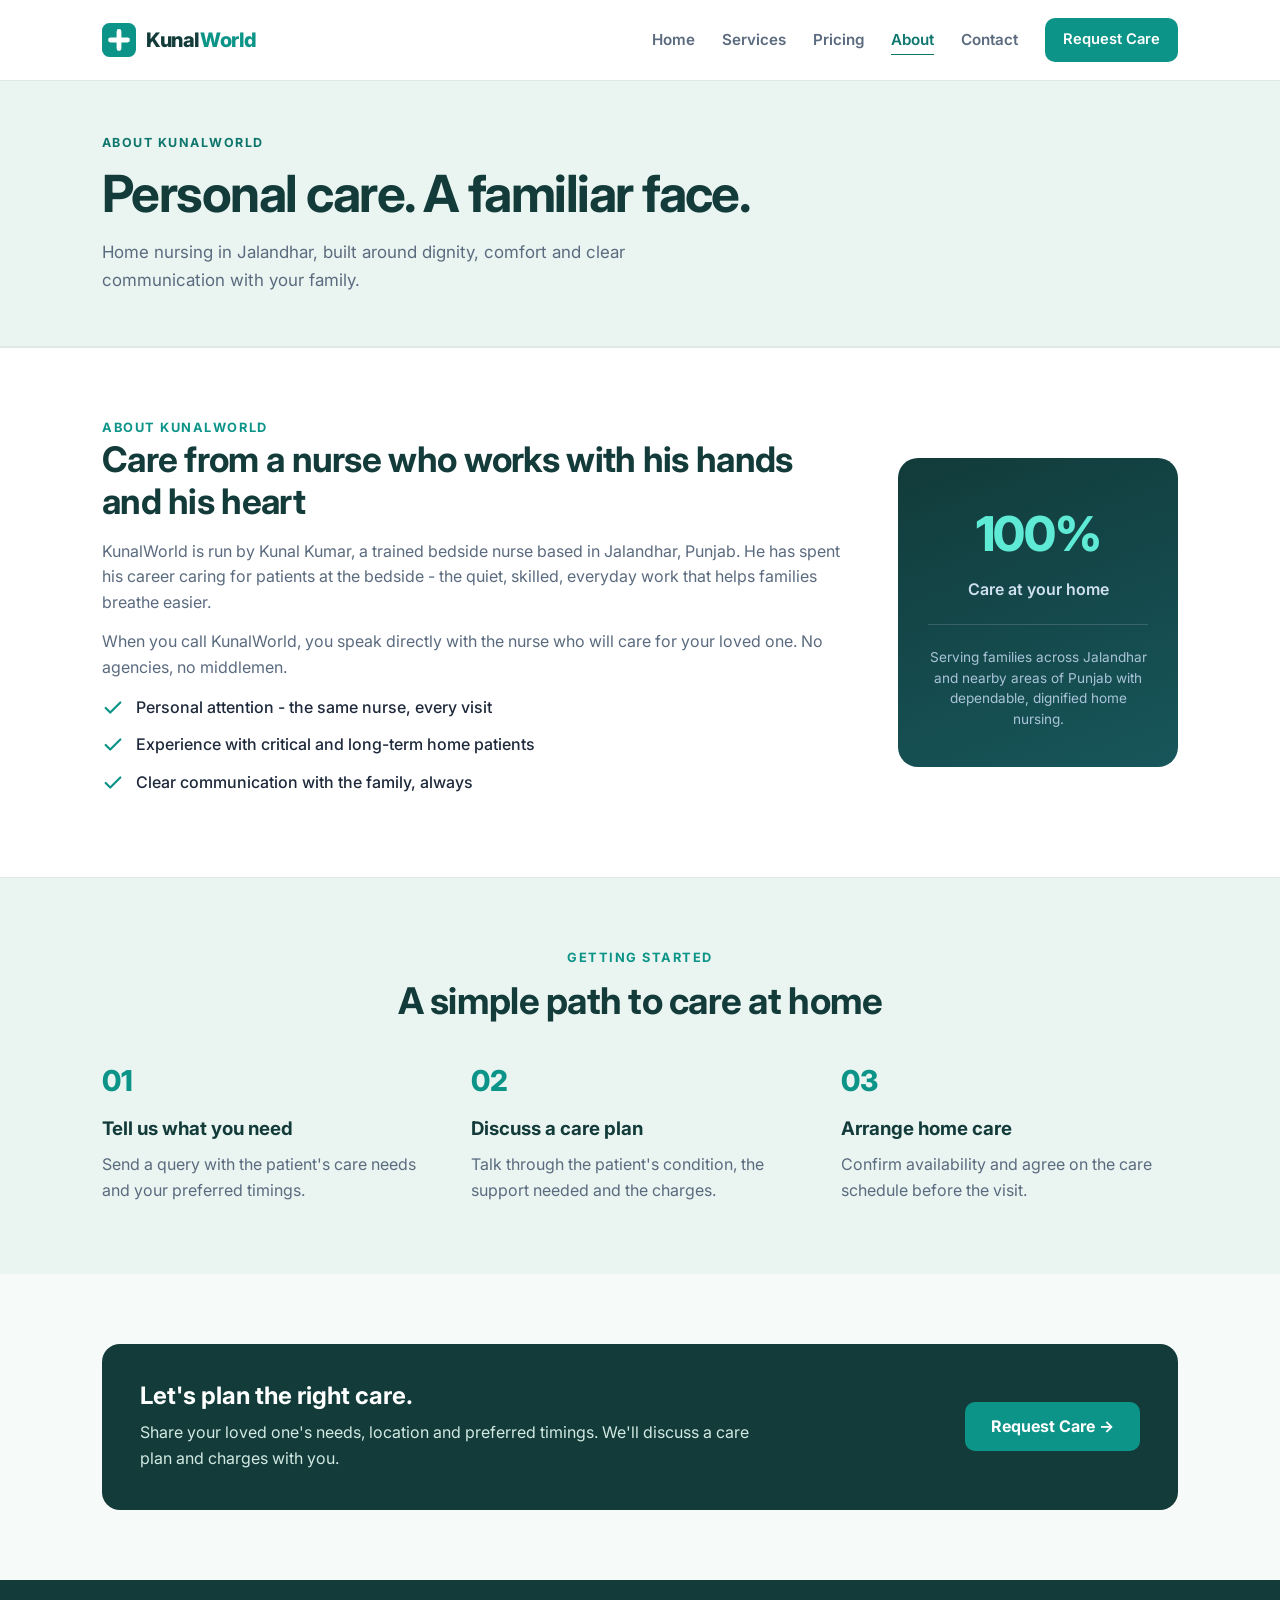
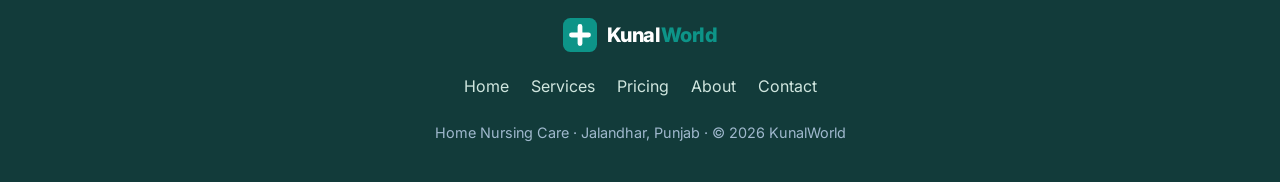
==== about.html @ 19720f8c "Create about.html" ====
<!DOCTYPE html>
<html lang="en">
<head>
<meta charset="UTF-8">
<meta name="viewport" content="width=device-width, initial-scale=1.0">
<title>About | KunalWorld Home Nursing</title>
<meta name="description" content="KunalWorld - professional home nursing care in Jalandhar, Punjab. Bed-ridden patient care, tracheostomy care, colostomy bag change and basic patient care at your home.">
<link rel="icon" href="data:image/svg+xml,%3Csvg xmlns='http://www.w3.org/2000/svg' viewBox='0 0 64 64'%3E%3Crect width='64' height='64' rx='14' fill='%230d9488'/%3E%3Cpath d='M32 16v32M16 32h32' stroke='white' stroke-width='9' stroke-linecap='round'/%3E%3C/svg%3E">
<link rel="preconnect" href="https://fonts.googleapis.com">
<link rel="preconnect" href="https://fonts.gstatic.com" crossorigin>
<link href="https://fonts.googleapis.com/css2?family=Inter:wght@400;500;600;700;800&display=swap" rel="stylesheet">
<link rel="stylesheet" href="styles.css"><script src="app.js" defer></script></head><body><a class="skip" href="#main">Skip to content</a><header><div class="wrap nav"><a class="brand" href="index.html">
      <svg viewBox="0 0 64 64"><rect width="64" height="64" rx="14" fill="#0d9488"/><path d="M32 16v32M16 32h32" stroke="white" stroke-width="9" stroke-linecap="round"/></svg>
      <span>Kunal<em>World</em></span>
    </a><button class="menu-toggle" id="menu-toggle" aria-controls="primary-nav" aria-expanded="false">Menu</button><nav id="primary-nav" class="nav-links" aria-label="Main navigation"><a href="index.html">Home</a><a href="services.html">Services</a><a href="pricing.html">Pricing</a><a href="about.html" aria-current="page">About</a><a href="contact.html">Contact</a><a class="btn sm" href="contact.html#query-form">Request Care</a></nav></div></header><main id="main"><section class="page-intro"><div class="wrap"><div class="tag">About KunalWorld</div><h1>Personal care. A familiar face.</h1><p>Home nursing in Jalandhar, built around dignity, comfort and clear communication with your family.</p></div></section><section class="about" id="about">
  <div class="wrap about-flex">
    <div class="about-text">
      <div class="tag" style="color:var(--teal);font-weight:700;text-transform:uppercase;letter-spacing:.12em;font-size:.8rem">About KunalWorld</div>
      <h2>Care from a nurse who works with his hands and his heart</h2>
      <p>KunalWorld is run by Kunal Kumar, a trained bedside nurse based in Jalandhar, Punjab. He has spent his career caring for patients at the bedside - the quiet, skilled, everyday work that helps families breathe easier.</p>
      <p>When you call KunalWorld, you speak directly with the nurse who will care for your loved one. No agencies, no middlemen.</p>
      <ul class="points">
        <li><svg viewBox="0 0 24 24"><path d="M20 6L9 17l-5-5"/></svg>Personal attention - the same nurse, every visit</li>
        <li><svg viewBox="0 0 24 24"><path d="M20 6L9 17l-5-5"/></svg>Experience with critical and long-term home patients</li>
        <li><svg viewBox="0 0 24 24"><path d="M20 6L9 17l-5-5"/></svg>Clear communication with the family, always</li>
      </ul>
    </div>
    <div class="about-badge">
      <div class="big">100%</div>
      <div class="lbl">Care at your home</div>
      <hr>
      <small>Serving families across Jalandhar and nearby areas of Punjab with dependable, dignified home nursing.</small>
    </div>
  </div>
</section><section class="soft"><div class="wrap"><div class="sec-head"><div class="tag">Getting started</div><h2>A simple path to care at home</h2></div><div class="steps"><div><div class="step-num">01</div><h3>Tell us what you need</h3><p>Send a query with the patient's care needs and your preferred timings.</p></div><div><div class="step-num">02</div><h3>Discuss a care plan</h3><p>Talk through the patient's condition, the support needed and the charges.</p></div><div><div class="step-num">03</div><h3>Arrange home care</h3><p>Confirm availability and agree on the care schedule before the visit.</p></div></div></div></section><section><div class="wrap"><div class="cta-panel"><div><h2>Let's plan the right care.</h2><p>Share your loved one's needs, location and preferred timings. We'll discuss a care plan and charges with you.</p></div><a class="btn" href="contact.html#query-form">Request Care &rarr;</a></div></div></section></main><footer><div class="wrap"><a class="brand" href="index.html">
      <svg viewBox="0 0 64 64"><rect width="64" height="64" rx="14" fill="#0d9488"/><path d="M32 16v32M16 32h32" stroke="white" stroke-width="9" stroke-linecap="round"/></svg>
      <span>Kunal<em>World</em></span>
    </a><nav class="footer-links" aria-label="Footer navigation"><a href="index.html">Home</a><a href="services.html">Services</a><a href="pricing.html">Pricing</a><a href="about.html">About</a><a href="contact.html">Contact</a></nav><p>Home Nursing Care &middot; Jalandhar, Punjab &middot; &copy; 2026 KunalWorld</p></div></footer></body></html>
---- styles.css ----
:root{
    --teal:#0d9488; --teal-dark:#0f766e; --navy:#0f2a43; --navy-2:#16406b;
    --ink:#1e293b; --muted:#5b6b7f; --bg:#f6f9fb; --card:#ffffff; --line:#e3eaf2;
  }
  *{margin:0;padding:0;box-sizing:border-box}
  html{scroll-behavior:smooth}
  body{font-family:'Inter',system-ui,-apple-system,'Segoe UI',sans-serif;color:var(--ink);background:var(--bg);line-height:1.6}
  .wrap{max-width:1120px;margin:0 auto;padding:0 22px}
  h1,h2,h3{color:var(--navy);line-height:1.2}

  /* Nav */
  header{position:sticky;top:0;z-index:50;background:rgba(255,255,255,.92);backdrop-filter:blur(10px);border-bottom:1px solid var(--line)}
  .nav{display:flex;align-items:center;justify-content:space-between;height:66px}
  .brand{display:flex;align-items:center;gap:10px;text-decoration:none}
  .brand svg{width:34px;height:34px}
  .brand span{font-weight:800;font-size:1.25rem;color:var(--navy);letter-spacing:-.02em}
  .brand span em{font-style:normal;color:var(--teal)}
  .nav-links{display:flex;gap:26px;align-items:center}
  .nav-links a{color:var(--muted);text-decoration:none;font-weight:600;font-size:.95rem}
  .nav-links a:hover{color:var(--teal)}
  .nav-links a.btn{color:#fff}
  .nav-links a.btn:hover{color:#fff}
  .btn{display:inline-block;background:var(--teal);color:#fff;text-decoration:none;font-weight:700;padding:12px 26px;border-radius:10px;border:none;cursor:pointer;font-size:1rem;transition:.2s}
  .btn:hover{background:var(--teal-dark);transform:translateY(-1px)}
  .btn.ghost{background:#fff;color:var(--navy);border:1.5px solid var(--line)}
  .btn.ghost:hover{border-color:var(--teal);color:var(--teal)}
  .btn.sm{padding:9px 20px;font-size:.92rem}
  @media(max-width:760px){.nav-links a:not(.btn){display:none}}

  /* Hero */
  .hero{background:linear-gradient(135deg,var(--navy) 0%,var(--navy-2) 55%,#0e6f68 100%);color:#fff;padding:88px 0 96px;position:relative;overflow:hidden}
  .hero:after{content:'';position:absolute;right:-140px;top:-140px;width:460px;height:460px;border-radius:50%;background:rgba(13,148,136,.25)}
  .hero:before{content:'';position:absolute;left:-120px;bottom:-160px;width:380px;height:380px;border-radius:50%;background:rgba(255,255,255,.06)}
  .hero .wrap{position:relative;z-index:2}
  .hero .eyebrow{display:inline-block;background:rgba(255,255,255,.14);border:1px solid rgba(255,255,255,.25);color:#d7f3ef;font-weight:600;font-size:.85rem;padding:6px 14px;border-radius:999px;margin-bottom:20px}
  .hero h1{color:#fff;font-size:clamp(2rem,4.6vw,3.3rem);font-weight:800;letter-spacing:-.02em;max-width:760px}
  .hero h1 em{font-style:normal;color:#5eead4}
  .hero p{margin:20px 0 32px;font-size:1.12rem;color:#cfe0ee;max-width:640px}
  .hero-cta{display:flex;gap:14px;flex-wrap:wrap}
  .chips{display:flex;gap:12px;flex-wrap:wrap;margin-top:38px}
  .chip{display:flex;align-items:center;gap:8px;background:rgba(255,255,255,.1);border:1px solid rgba(255,255,255,.18);border-radius:999px;padding:8px 16px;font-size:.88rem;font-weight:600;color:#e6f4f1}
  .chip svg{width:15px;height:15px;stroke:#5eead4}

  section{padding:80px 0}
  .sec-head{text-align:center;max-width:680px;margin:0 auto 52px}
  .sec-head .tag{color:var(--teal);font-weight:700;text-transform:uppercase;letter-spacing:.12em;font-size:.8rem}
  .sec-head h2{font-size:clamp(1.6rem,3vw,2.3rem);margin:10px 0 12px;letter-spacing:-.02em}
  .sec-head p{color:var(--muted)}

  /* Services */
  .grid{display:grid;grid-template-columns:repeat(auto-fit,minmax(240px,1fr));gap:22px}
  .card{background:var(--card);border:1px solid var(--line);border-radius:16px;padding:30px 26px;transition:.25s;box-shadow:0 1px 3px rgba(15,42,67,.05)}
  .card:hover{transform:translateY(-4px);box-shadow:0 14px 34px rgba(15,42,67,.1);border-color:#cfe8e4}
  .icon{width:52px;height:52px;border-radius:13px;background:linear-gradient(135deg,#e6f7f4,#d3efec);display:flex;align-items:center;justify-content:center;margin-bottom:18px}
  .icon svg{width:26px;height:26px;stroke:var(--teal);fill:none;stroke-width:1.8;stroke-linecap:round;stroke-linejoin:round}
  .card h3{font-size:1.12rem;margin-bottom:10px}
  .card p{color:var(--muted);font-size:.95rem}

  /* About */
  .about{background:#fff;border-top:1px solid var(--line);border-bottom:1px solid var(--line)}
  .about-flex{display:flex;gap:54px;align-items:center;flex-wrap:wrap}
  .about-text{flex:1;min-width:290px}
  .about-text h2{font-size:clamp(1.6rem,3vw,2.2rem);margin-bottom:16px;letter-spacing:-.02em}
  .about-text p{color:var(--muted);margin-bottom:14px}
  .points{list-style:none;margin-top:8px}
  .points li{display:flex;gap:12px;margin-bottom:12px;color:var(--ink);font-weight:500}
  .points svg{flex:none;width:22px;height:22px;stroke:var(--teal);fill:none;stroke-width:2.4;stroke-linecap:round;stroke-linejoin:round;margin-top:2px}
  .about-badge{flex:0 0 300px;background:linear-gradient(160deg,var(--navy),var(--navy-2));border-radius:20px;padding:38px 30px;color:#fff;text-align:center}
  .about-badge .big{font-size:3rem;font-weight:800;color:#5eead4;letter-spacing:-.03em}
  .about-badge .lbl{color:#cfe0ee;font-weight:600;margin-top:4px}
  .about-badge hr{border:none;border-top:1px solid rgba(255,255,255,.15);margin:22px 0}
  .about-badge small{color:#a9c3d8;font-size:.85rem;line-height:1.5;display:block}

  /* Payment */
  .pay-card{max-width:640px;margin:0 auto;background:var(--card);border:1px solid var(--line);border-radius:18px;padding:36px;text-align:center;box-shadow:0 1px 3px rgba(15,42,67,.05)}
  .pay-card .coin{display:inline-flex;align-items:center;gap:9px;background:#ecfdf5;border:1px solid #bbf7d0;color:#047857;font-weight:700;padding:7px 16px;border-radius:999px;font-size:.9rem;margin-bottom:18px}
  .pay-grid{display:grid;grid-template-columns:repeat(auto-fit,minmax(290px,1fr));gap:22px;max-width:760px;margin:0 auto}
  .pay-grid .pay-card{margin:0}
  .qr-box{width:170px;height:170px;margin:20px auto;border:2px dashed #cbd8e4;border-radius:14px;display:flex;align-items:center;justify-content:center;color:#93a7bb;font-size:.85rem;font-weight:600;background:#fbfdfe;text-align:center}
  .qr-img{width:180px;height:180px;margin:16px auto 8px;border-radius:12px;border:1px solid var(--line);display:block}
  .addr-box{background:#f1f5f9;border:1px solid var(--line);border-radius:10px;padding:14px 16px;color:#8ba0b5;font-size:.92rem;font-weight:600;margin:6px auto 16px;max-width:420px;word-break:break-all}
  .upi-row{display:flex;gap:10px;justify-content:center;align-items:stretch;margin:6px auto 16px;max-width:420px}
  .upi-id{flex:1;background:#f1f5f9;border:1px solid var(--line);border-radius:10px;padding:13px 14px;font-weight:700;color:var(--navy);font-size:.95rem;word-break:break-all;display:flex;align-items:center;justify-content:center}
  .copy-btn{flex:none;background:#fff;border:1.5px solid var(--line);border-radius:10px;padding:0 16px;font:inherit;font-weight:700;font-size:.88rem;color:var(--teal);cursor:pointer;transition:.15s}
  .copy-btn:hover{border-color:var(--teal)}
  .pay-card p{color:var(--muted);font-size:.95rem}
  .pay-tag{display:inline-block;background:#eef4fb;border:1px solid #d7e6f5;color:var(--navy-2);font-weight:700;padding:7px 16px;border-radius:999px;font-size:.9rem;margin-bottom:18px}

  /* Contact */
  .contact{background:linear-gradient(180deg,#f6f9fb, #eef5f4)}
  .contact-flex{display:flex;gap:48px;flex-wrap:wrap;align-items:flex-start}
  .contact-info{flex:1;min-width:280px;padding-top:10px}
  .contact-info h2{font-size:clamp(1.6rem,3vw,2.2rem);margin-bottom:14px;letter-spacing:-.02em}
  .contact-info p{color:var(--muted);margin-bottom:22px}
  .contact-info ul{list-style:none}
  .contact-info li{display:flex;gap:12px;margin-bottom:14px;color:var(--ink);font-weight:500;align-items:center}
  .contact-info li svg{width:20px;height:20px;stroke:var(--teal);fill:none;stroke-width:2;stroke-linecap:round;stroke-linejoin:round}
  form{flex:1.2;min-width:300px;background:#fff;border:1px solid var(--line);border-radius:18px;padding:34px;box-shadow:0 6px 24px rgba(15,42,67,.06)}
  .fld{margin-bottom:18px}
  label{display:block;font-weight:600;font-size:.9rem;margin-bottom:7px;color:var(--navy)}
  label span{color:#e11d48}
  input,textarea{width:100%;padding:13px 15px;border:1.5px solid var(--line);border-radius:10px;font:inherit;font-size:.97rem;background:#fbfdfe;transition:.15s}
  input:focus,textarea:focus{outline:none;border-color:var(--teal);background:#fff;box-shadow:0 0 0 3px rgba(13,148,136,.12)}
  textarea{min-height:120px;resize:vertical}
  .hint{font-size:.8rem;color:#94a6b8;margin-top:5px}
  .err{color:#dc2626;font-size:.82rem;margin-top:5px;display:none}
  #form-status{margin-top:16px;padding:14px 16px;border-radius:10px;font-weight:600;font-size:.95rem;display:none}
  #form-status.ok{display:block;background:#ecfdf5;color:#047857;border:1px solid #bbf7d0}
  #form-status.bad{display:block;background:#fef2f2;color:#b91c1c;border:1px solid #fecaca}
  .hp{position:absolute;left:-9999px;opacity:0;height:0;width:0}

  footer{background:var(--navy);color:#9fb8cd;padding:38px 0;text-align:center}
  footer .brand span{color:#fff}
  footer p{margin-top:12px;font-size:.9rem}

:root{--bg:#f6faf9;--line:#dce9e6;--navy:#123b3a;--navy-2:#17565b}
body{font-size:16px}a{color:var(--teal-dark)}a:focus-visible,button:focus-visible{outline:3px solid #f2b664;outline-offset:5px}
.skip{position:fixed;top:-80px;left:15px;z-index:100;background:#fff;padding:12px}.skip:focus{top:8px}
.nav{height:80px}.nav-links{gap:27px}.nav-links a[aria-current=page]{color:var(--teal-dark);text-decoration:underline;text-underline-offset:9px}.menu-toggle{display:none}.nav-links .btn{padding:10px 18px}
.hero{padding:86px 0;background:linear-gradient(120deg,#123b3a,#17565b 70%,#167d71)}.hero h1{max-width:790px;font-size:clamp(2.4rem,4.8vw,3.8rem);line-height:1.13}.hero p{max-width:700px}
section{padding:70px 0}.page-intro{background:#eaf5f1;border-bottom:1px solid var(--line);padding:52px 0}.tag{font-size:.78rem;letter-spacing:.12em;font-weight:700;text-transform:uppercase;color:var(--teal-dark)}.page-intro h1{font-size:clamp(2.2rem,4vw,3.2rem);letter-spacing:-.03em;margin:10px 0 15px}.page-intro p{max-width:650px;color:var(--muted);font-size:1.06rem}.sec-head{margin-bottom:35px}.grid{grid-template-columns:repeat(2,minmax(0,1fr))}.card{padding:30px}.card-link{display:inline-block;margin-top:18px;font-weight:700;text-decoration:none}.section-bottom{text-align:center;margin-top:30px}.steps{display:grid;grid-template-columns:repeat(3,minmax(0,1fr));gap:32px}.step-num{color:var(--teal);font-weight:800;font-size:1.8rem;margin-bottom:14px}.steps h3{margin-bottom:12px}.steps p{color:var(--muted)}.soft{background:#eaf5f1}.cta-panel{display:flex;justify-content:space-between;align-items:center;gap:28px;padding:38px;border-radius:18px;background:#123b3a;color:#d2e9e2}.cta-panel h2{color:white;margin-bottom:10px}.cta-panel p{max-width:620px}.cta-panel .btn{flex:none}.price{font-size:1.65rem;font-weight:800;color:var(--teal-dark);margin:20px 0 6px}.price-note{font-size:.86rem;color:var(--muted);margin-bottom:22px}.notice{padding:22px 28px;background:#eaf5f1;border-left:3px solid var(--teal);border-radius:6px;margin-top:28px;color:var(--muted)}.faq{max-width:800px;margin:auto}details{background:white;border:1px solid var(--line);border-radius:12px;padding:20px 24px;margin:12px 0}summary{cursor:pointer;font-weight:700;color:var(--navy)}details p{color:var(--muted);padding-top:14px}.footer-links{display:flex;gap:22px;justify-content:center;flex-wrap:wrap;margin:22px 0}.footer-links a{color:#d0e6df;text-decoration:none}.contact-info,form,.about-text{min-width:0}.contact-flex form{scroll-margin-top:100px}.about-badge{flex-basis:280px}.pay-grid{max-width:920px;grid-template-columns:repeat(2,minmax(0,1fr))}.upi-row{flex-wrap:wrap}.upi-id{flex-basis:190px}.copy-btn{min-height:44px}.pay-card{padding:28px}.hint{color:#64778b}footer .brand{justify-content:center}.btn:disabled{opacity:.7;cursor:wait}.fade-in{animation:enter .6s ease-out both}@keyframes enter{from{opacity:0;transform:translateY(8px)}to{opacity:1;transform:translateY(0)}}
@media(max-width:760px){.wrap{padding:0 20px}.nav{height:70px}.menu-toggle{display:block;background:white;border:1px solid var(--line);border-radius:8px;padding:9px 14px;color:var(--navy);font:inherit;font-weight:600}.nav-links{display:none;position:absolute;top:70px;left:0;right:0;background:#fff;border-bottom:1px solid var(--line);padding:20px;box-shadow:0 12px 20px #123b3a10}.nav-links.open{display:flex;flex-direction:column;align-items:stretch;gap:20px}.nav-links a:not(.btn){display:block}.nav-links a{padding:4px 0}.nav-links a.btn{text-align:center}.hero{padding:55px 0}.hero h1{font-size:2.5rem}.hero p{font-size:1rem}.chips{gap:8px;margin-top:28px}.chip{font-size:.77rem;padding:7px 10px}.page-intro{padding:38px 0}.grid,.steps,.pay-grid{grid-template-columns:1fr}section{padding:44px 0}.card{padding:26px}.about-flex{gap:26px}.about-text{flex-basis:100%}.about-badge{flex-basis:100%}.cta-panel{padding:28px;align-items:flex-start;flex-direction:column}.contact-flex{gap:28px;display:block}.contact-info{margin-bottom:30px}form{padding:24px;width:100%}.pay-card{padding:26px 20px}.sec-head{text-align:left;margin-bottom:26px}.steps{gap:26px}}
@media(prefers-reduced-motion:reduce){*{animation:none!important;transition:none!important}html{scroll-behavior:auto}}
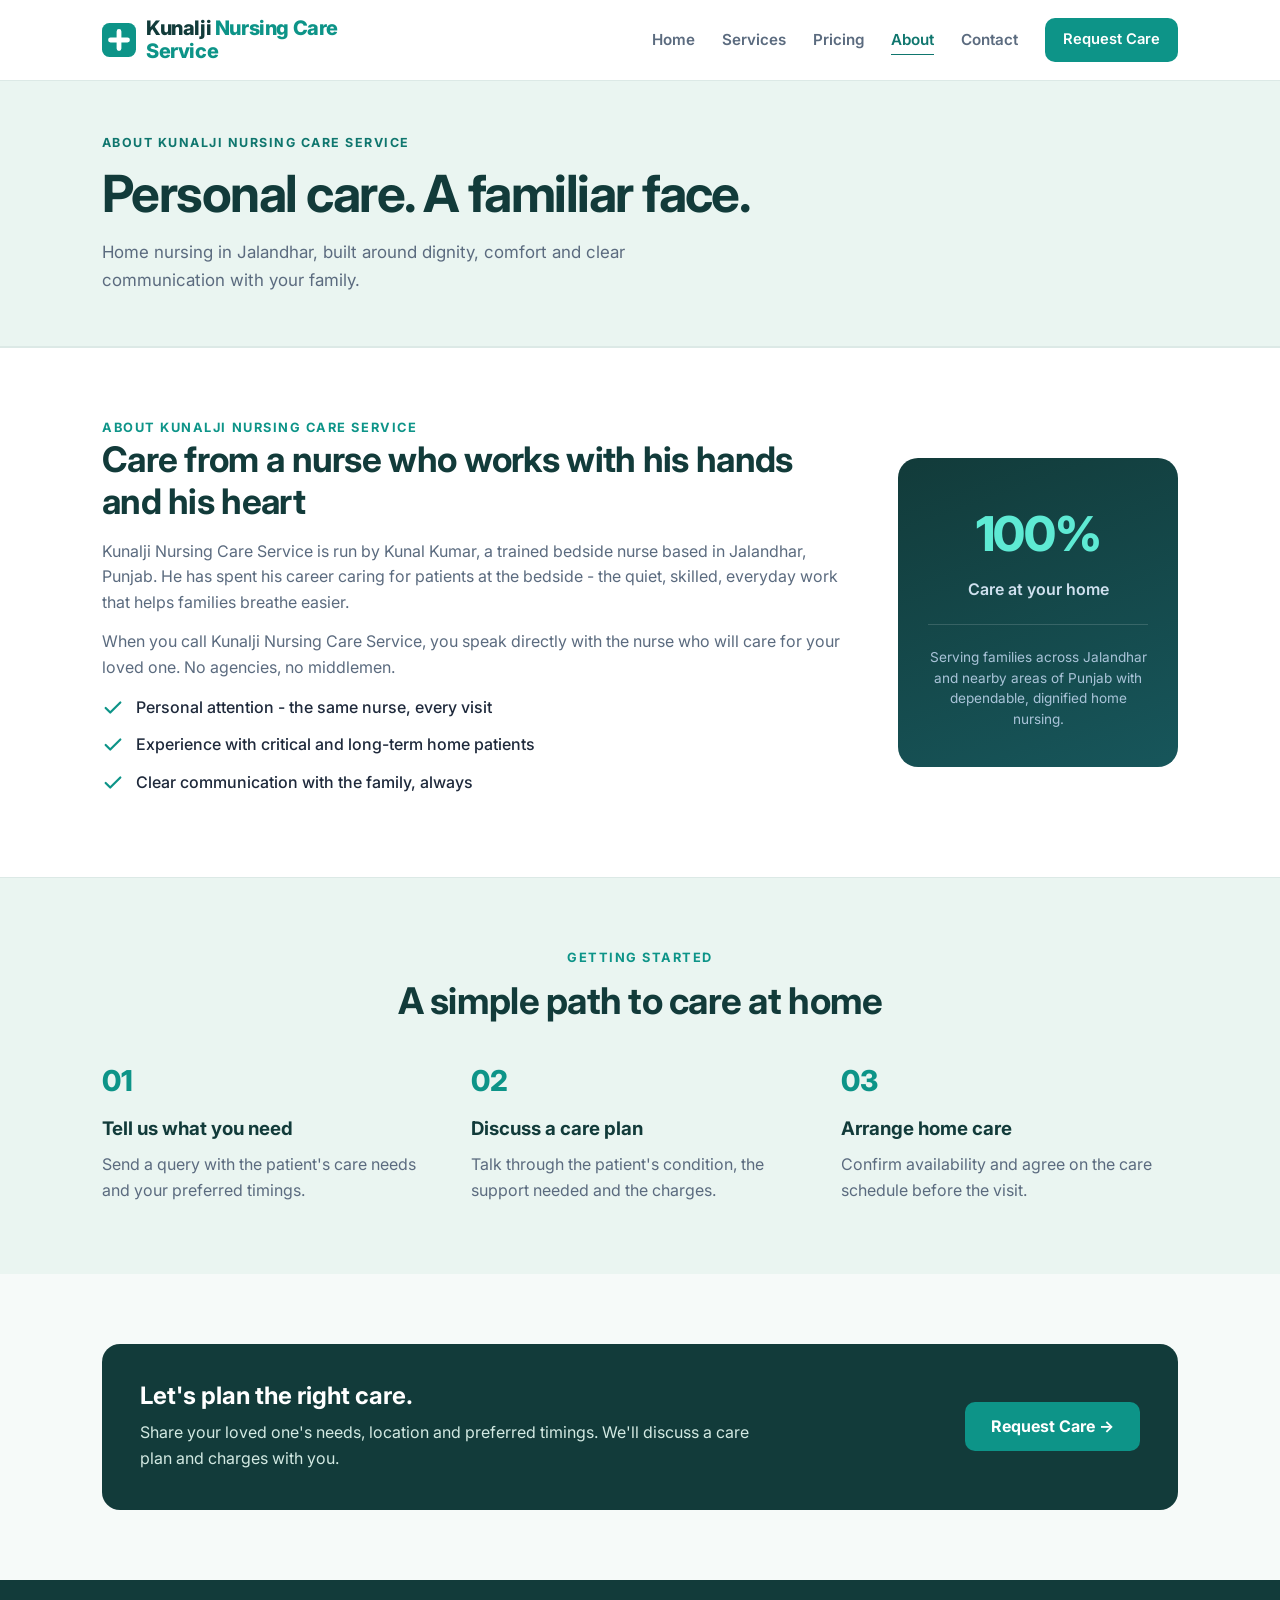
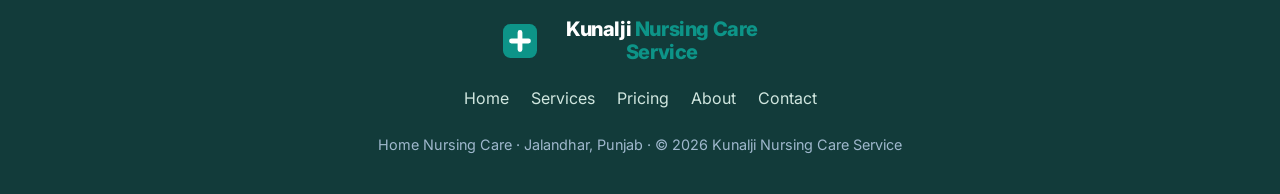
==== commit 949192ea: "Rebrand to Kunalji Nursing Care Service" ====
--- a/about.html
+++ b/about.html
@@ -3,22 +3,22 @@
 <head>
 <meta charset="UTF-8">
 <meta name="viewport" content="width=device-width, initial-scale=1.0">
-<title>About | KunalWorld Home Nursing</title>
-<meta name="description" content="KunalWorld - professional home nursing care in Jalandhar, Punjab. Bed-ridden patient care, tracheostomy care, colostomy bag change and basic patient care at your home.">
+<title>About | Kunalji Nursing Care Service</title>
+<meta name="description" content="Kunalji Nursing Care Service - professional home nursing care in Jalandhar, Punjab. Bed-ridden patient care, tracheostomy care, colostomy bag change and basic patient care at your home.">
 <link rel="icon" href="data:image/svg+xml,%3Csvg xmlns='http://www.w3.org/2000/svg' viewBox='0 0 64 64'%3E%3Crect width='64' height='64' rx='14' fill='%230d9488'/%3E%3Cpath d='M32 16v32M16 32h32' stroke='white' stroke-width='9' stroke-linecap='round'/%3E%3C/svg%3E">
 <link rel="preconnect" href="https://fonts.googleapis.com">
 <link rel="preconnect" href="https://fonts.gstatic.com" crossorigin>
 <link href="https://fonts.googleapis.com/css2?family=Inter:wght@400;500;600;700;800&display=swap" rel="stylesheet">
 <link rel="stylesheet" href="styles.css"><script src="app.js" defer></script></head><body><a class="skip" href="#main">Skip to content</a><header><div class="wrap nav"><a class="brand" href="index.html">
       <svg viewBox="0 0 64 64"><rect width="64" height="64" rx="14" fill="#0d9488"/><path d="M32 16v32M16 32h32" stroke="white" stroke-width="9" stroke-linecap="round"/></svg>
-      <span>Kunal<em>World</em></span>
-    </a><button class="menu-toggle" id="menu-toggle" aria-controls="primary-nav" aria-expanded="false">Menu</button><nav id="primary-nav" class="nav-links" aria-label="Main navigation"><a href="index.html">Home</a><a href="services.html">Services</a><a href="pricing.html">Pricing</a><a href="about.html" aria-current="page">About</a><a href="contact.html">Contact</a><a class="btn sm" href="contact.html#query-form">Request Care</a></nav></div></header><main id="main"><section class="page-intro"><div class="wrap"><div class="tag">About KunalWorld</div><h1>Personal care. A familiar face.</h1><p>Home nursing in Jalandhar, built around dignity, comfort and clear communication with your family.</p></div></section><section class="about" id="about">
+      <span>Kunalji <em>Nursing Care Service</em></span>
+    </a><button class="menu-toggle" id="menu-toggle" aria-controls="primary-nav" aria-expanded="false">Menu</button><nav id="primary-nav" class="nav-links" aria-label="Main navigation"><a href="index.html">Home</a><a href="services.html">Services</a><a href="pricing.html">Pricing</a><a href="about.html" aria-current="page">About</a><a href="contact.html">Contact</a><a class="btn sm" href="contact.html#query-form">Request Care</a></nav></div></header><main id="main"><section class="page-intro"><div class="wrap"><div class="tag">About Kunalji Nursing Care Service</div><h1>Personal care. A familiar face.</h1><p>Home nursing in Jalandhar, built around dignity, comfort and clear communication with your family.</p></div></section><section class="about" id="about">
   <div class="wrap about-flex">
     <div class="about-text">
-      <div class="tag" style="color:var(--teal);font-weight:700;text-transform:uppercase;letter-spacing:.12em;font-size:.8rem">About KunalWorld</div>
+      <div class="tag" style="color:var(--teal);font-weight:700;text-transform:uppercase;letter-spacing:.12em;font-size:.8rem">About Kunalji Nursing Care Service</div>
       <h2>Care from a nurse who works with his hands and his heart</h2>
-      <p>KunalWorld is run by Kunal Kumar, a trained bedside nurse based in Jalandhar, Punjab. He has spent his career caring for patients at the bedside - the quiet, skilled, everyday work that helps families breathe easier.</p>
-      <p>When you call KunalWorld, you speak directly with the nurse who will care for your loved one. No agencies, no middlemen.</p>
+      <p>Kunalji Nursing Care Service is run by Kunal Kumar, a trained bedside nurse based in Jalandhar, Punjab. He has spent his career caring for patients at the bedside - the quiet, skilled, everyday work that helps families breathe easier.</p>
+      <p>When you call Kunalji Nursing Care Service, you speak directly with the nurse who will care for your loved one. No agencies, no middlemen.</p>
       <ul class="points">
         <li><svg viewBox="0 0 24 24"><path d="M20 6L9 17l-5-5"/></svg>Personal attention - the same nurse, every visit</li>
         <li><svg viewBox="0 0 24 24"><path d="M20 6L9 17l-5-5"/></svg>Experience with critical and long-term home patients</li>
@@ -34,5 +34,5 @@
   </div>
 </section><section class="soft"><div class="wrap"><div class="sec-head"><div class="tag">Getting started</div><h2>A simple path to care at home</h2></div><div class="steps"><div><div class="step-num">01</div><h3>Tell us what you need</h3><p>Send a query with the patient's care needs and your preferred timings.</p></div><div><div class="step-num">02</div><h3>Discuss a care plan</h3><p>Talk through the patient's condition, the support needed and the charges.</p></div><div><div class="step-num">03</div><h3>Arrange home care</h3><p>Confirm availability and agree on the care schedule before the visit.</p></div></div></div></section><section><div class="wrap"><div class="cta-panel"><div><h2>Let's plan the right care.</h2><p>Share your loved one's needs, location and preferred timings. We'll discuss a care plan and charges with you.</p></div><a class="btn" href="contact.html#query-form">Request Care &rarr;</a></div></div></section></main><footer><div class="wrap"><a class="brand" href="index.html">
       <svg viewBox="0 0 64 64"><rect width="64" height="64" rx="14" fill="#0d9488"/><path d="M32 16v32M16 32h32" stroke="white" stroke-width="9" stroke-linecap="round"/></svg>
-      <span>Kunal<em>World</em></span>
-    </a><nav class="footer-links" aria-label="Footer navigation"><a href="index.html">Home</a><a href="services.html">Services</a><a href="pricing.html">Pricing</a><a href="about.html">About</a><a href="contact.html">Contact</a></nav><p>Home Nursing Care &middot; Jalandhar, Punjab &middot; &copy; 2026 KunalWorld</p></div></footer></body></html>
+      <span>Kunalji <em>Nursing Care Service</em></span>
+    </a><nav class="footer-links" aria-label="Footer navigation"><a href="index.html">Home</a><a href="services.html">Services</a><a href="pricing.html">Pricing</a><a href="about.html">About</a><a href="contact.html">Contact</a></nav><p>Home Nursing Care &middot; Jalandhar, Punjab &middot; &copy; 2026 Kunalji Nursing Care Service</p></div></footer></body></html>
--- a/styles.css
+++ b/styles.css
@@ -15,6 +15,8 @@
   .brand svg{width:34px;height:34px}
   .brand span{font-weight:800;font-size:1.25rem;color:var(--navy);letter-spacing:-.02em}
   .brand span em{font-style:normal;color:var(--teal)}
+  .brand span{line-height:1.15;max-width:230px}
+  @media(max-width:520px){.brand span{font-size:1rem;max-width:170px}}
   .nav-links{display:flex;gap:26px;align-items:center}
   .nav-links a{color:var(--muted);text-decoration:none;font-weight:600;font-size:.95rem}
   .nav-links a:hover{color:var(--teal)}
@@ -121,3 +123,36 @@
 section{padding:70px 0}.page-intro{background:#eaf5f1;border-bottom:1px solid var(--line);padding:52px 0}.tag{font-size:.78rem;letter-spacing:.12em;font-weight:700;text-transform:uppercase;color:var(--teal-dark)}.page-intro h1{font-size:clamp(2.2rem,4vw,3.2rem);letter-spacing:-.03em;margin:10px 0 15px}.page-intro p{max-width:650px;color:var(--muted);font-size:1.06rem}.sec-head{margin-bottom:35px}.grid{grid-template-columns:repeat(2,minmax(0,1fr))}.card{padding:30px}.card-link{display:inline-block;margin-top:18px;font-weight:700;text-decoration:none}.section-bottom{text-align:center;margin-top:30px}.steps{display:grid;grid-template-columns:repeat(3,minmax(0,1fr));gap:32px}.step-num{color:var(--teal);font-weight:800;font-size:1.8rem;margin-bottom:14px}.steps h3{margin-bottom:12px}.steps p{color:var(--muted)}.soft{background:#eaf5f1}.cta-panel{display:flex;justify-content:space-between;align-items:center;gap:28px;padding:38px;border-radius:18px;background:#123b3a;color:#d2e9e2}.cta-panel h2{color:white;margin-bottom:10px}.cta-panel p{max-width:620px}.cta-panel .btn{flex:none}.price{font-size:1.65rem;font-weight:800;color:var(--teal-dark);margin:20px 0 6px}.price-note{font-size:.86rem;color:var(--muted);margin-bottom:22px}.notice{padding:22px 28px;background:#eaf5f1;border-left:3px solid var(--teal);border-radius:6px;margin-top:28px;color:var(--muted)}.faq{max-width:800px;margin:auto}details{background:white;border:1px solid var(--line);border-radius:12px;padding:20px 24px;margin:12px 0}summary{cursor:pointer;font-weight:700;color:var(--navy)}details p{color:var(--muted);padding-top:14px}.footer-links{display:flex;gap:22px;justify-content:center;flex-wrap:wrap;margin:22px 0}.footer-links a{color:#d0e6df;text-decoration:none}.contact-info,form,.about-text{min-width:0}.contact-flex form{scroll-margin-top:100px}.about-badge{flex-basis:280px}.pay-grid{max-width:920px;grid-template-columns:repeat(2,minmax(0,1fr))}.upi-row{flex-wrap:wrap}.upi-id{flex-basis:190px}.copy-btn{min-height:44px}.pay-card{padding:28px}.hint{color:#64778b}footer .brand{justify-content:center}.btn:disabled{opacity:.7;cursor:wait}.fade-in{animation:enter .6s ease-out both}@keyframes enter{from{opacity:0;transform:translateY(8px)}to{opacity:1;transform:translateY(0)}}
 @media(max-width:760px){.wrap{padding:0 20px}.nav{height:70px}.menu-toggle{display:block;background:white;border:1px solid var(--line);border-radius:8px;padding:9px 14px;color:var(--navy);font:inherit;font-weight:600}.nav-links{display:none;position:absolute;top:70px;left:0;right:0;background:#fff;border-bottom:1px solid var(--line);padding:20px;box-shadow:0 12px 20px #123b3a10}.nav-links.open{display:flex;flex-direction:column;align-items:stretch;gap:20px}.nav-links a:not(.btn){display:block}.nav-links a{padding:4px 0}.nav-links a.btn{text-align:center}.hero{padding:55px 0}.hero h1{font-size:2.5rem}.hero p{font-size:1rem}.chips{gap:8px;margin-top:28px}.chip{font-size:.77rem;padding:7px 10px}.page-intro{padding:38px 0}.grid,.steps,.pay-grid{grid-template-columns:1fr}section{padding:44px 0}.card{padding:26px}.about-flex{gap:26px}.about-text{flex-basis:100%}.about-badge{flex-basis:100%}.cta-panel{padding:28px;align-items:flex-start;flex-direction:column}.contact-flex{gap:28px;display:block}.contact-info{margin-bottom:30px}form{padding:24px;width:100%}.pay-card{padding:26px 20px}.sec-head{text-align:left;margin-bottom:26px}.steps{gap:26px}}
 @media(prefers-reduced-motion:reduce){*{animation:none!important;transition:none!important}html{scroll-behavior:auto}}
+
+  /* Avail-service dropdowns + payment panels */
+  select{width:100%;padding:13px 40px 13px 15px;border:1.5px solid var(--line);border-radius:10px;font:inherit;font-size:.97rem;background:#fbfdfe url("data:image/svg+xml,%3Csvg xmlns='http://www.w3.org/2000/svg' width='14' height='14' viewBox='0 0 24 24' fill='none' stroke='%230f766e' stroke-width='2.6' stroke-linecap='round' stroke-linejoin='round'%3E%3Cpath d='M6 9l6 6 6-6'/%3E%3C/svg%3E") no-repeat right 15px center;appearance:none;-webkit-appearance:none;cursor:pointer;transition:.15s}
+  select:focus{outline:none;border-color:var(--teal);background-color:#fff;box-shadow:0 0 0 3px rgba(13,148,136,.12)}
+  .pay-panel{border:1.5px solid #bfe3dd;background:#f0faf8;border-radius:12px;padding:22px;margin:-4px 0 18px;text-align:center}
+  .pay-panel[hidden]{display:none}
+  .pay-panel .pp-head{font-weight:800;color:var(--navy);font-size:1.02rem;margin-bottom:8px}
+  .pay-panel p{color:var(--muted);font-size:.92rem;margin-bottom:8px}
+  .pay-panel .pp-note{font-size:.82rem;color:#7d90a3;margin:8px 0 0}
+  .pay-panel .upi-row{margin-top:10px}
+
+  /* Hero background slideshow (homepage) */
+  .hero-bg{position:absolute;inset:0;z-index:0;overflow:hidden}
+  .hero-bg-slide{position:absolute;inset:0;background-size:cover;background-position:center;opacity:0;animation:heroSlide 32s ease-in-out infinite}
+  .hero-bg-slide:nth-child(2){animation-delay:8s}
+  .hero-bg-slide:nth-child(3){animation-delay:16s}
+  .hero-bg-slide:nth-child(4){animation-delay:24s}
+  @keyframes heroSlide{0%{opacity:0}4%{opacity:1}25%{opacity:1}29%{opacity:0}100%{opacity:0}}
+  .hero-bg-overlay{position:absolute;inset:0;background:linear-gradient(120deg,rgba(18,59,58,.86) 0%,rgba(23,86,91,.80) 60%,rgba(22,125,113,.78) 100%)}
+  .hero .hero-bg ~ .wrap{z-index:2}
+
+  /* Floating quote slideshow (homepage bottom) */
+  .quotes{padding-top:0}
+  .quote-rotator{position:relative;max-width:780px;margin:0 auto;background:#fff;border:1px solid var(--line);border-radius:22px;padding:52px 58px 44px;text-align:center;box-shadow:0 24px 60px rgba(15,42,67,.13)}
+  .quote-rotator:before{content:'\201C';position:absolute;top:6px;left:26px;font-size:6.5rem;line-height:1;color:var(--teal);opacity:.18;font-family:Georgia,serif}
+  .quote-slide{display:none;margin:0}
+  .quote-slide.active{display:block;animation:enter .6s ease-out both}
+  .quote-slide p{font-size:clamp(1.15rem,2.2vw,1.45rem);font-weight:600;color:var(--navy);line-height:1.5;font-style:italic}
+  .quote-slide cite{display:block;margin-top:16px;font-style:normal;font-weight:700;font-size:.95rem;color:var(--teal-dark)}
+  .quote-dots{display:flex;gap:10px;justify-content:center;margin-top:22px}
+  .quote-dots button{width:11px;height:11px;border-radius:50%;border:none;background:#c4d6d3;cursor:pointer;padding:0;transition:.2s}
+  .quote-dots button.active{background:var(--teal);transform:scale(1.25)}
+  @media(max-width:760px){.quote-rotator{padding:40px 24px 32px}.quote-rotator:before{left:14px;font-size:5rem}}
